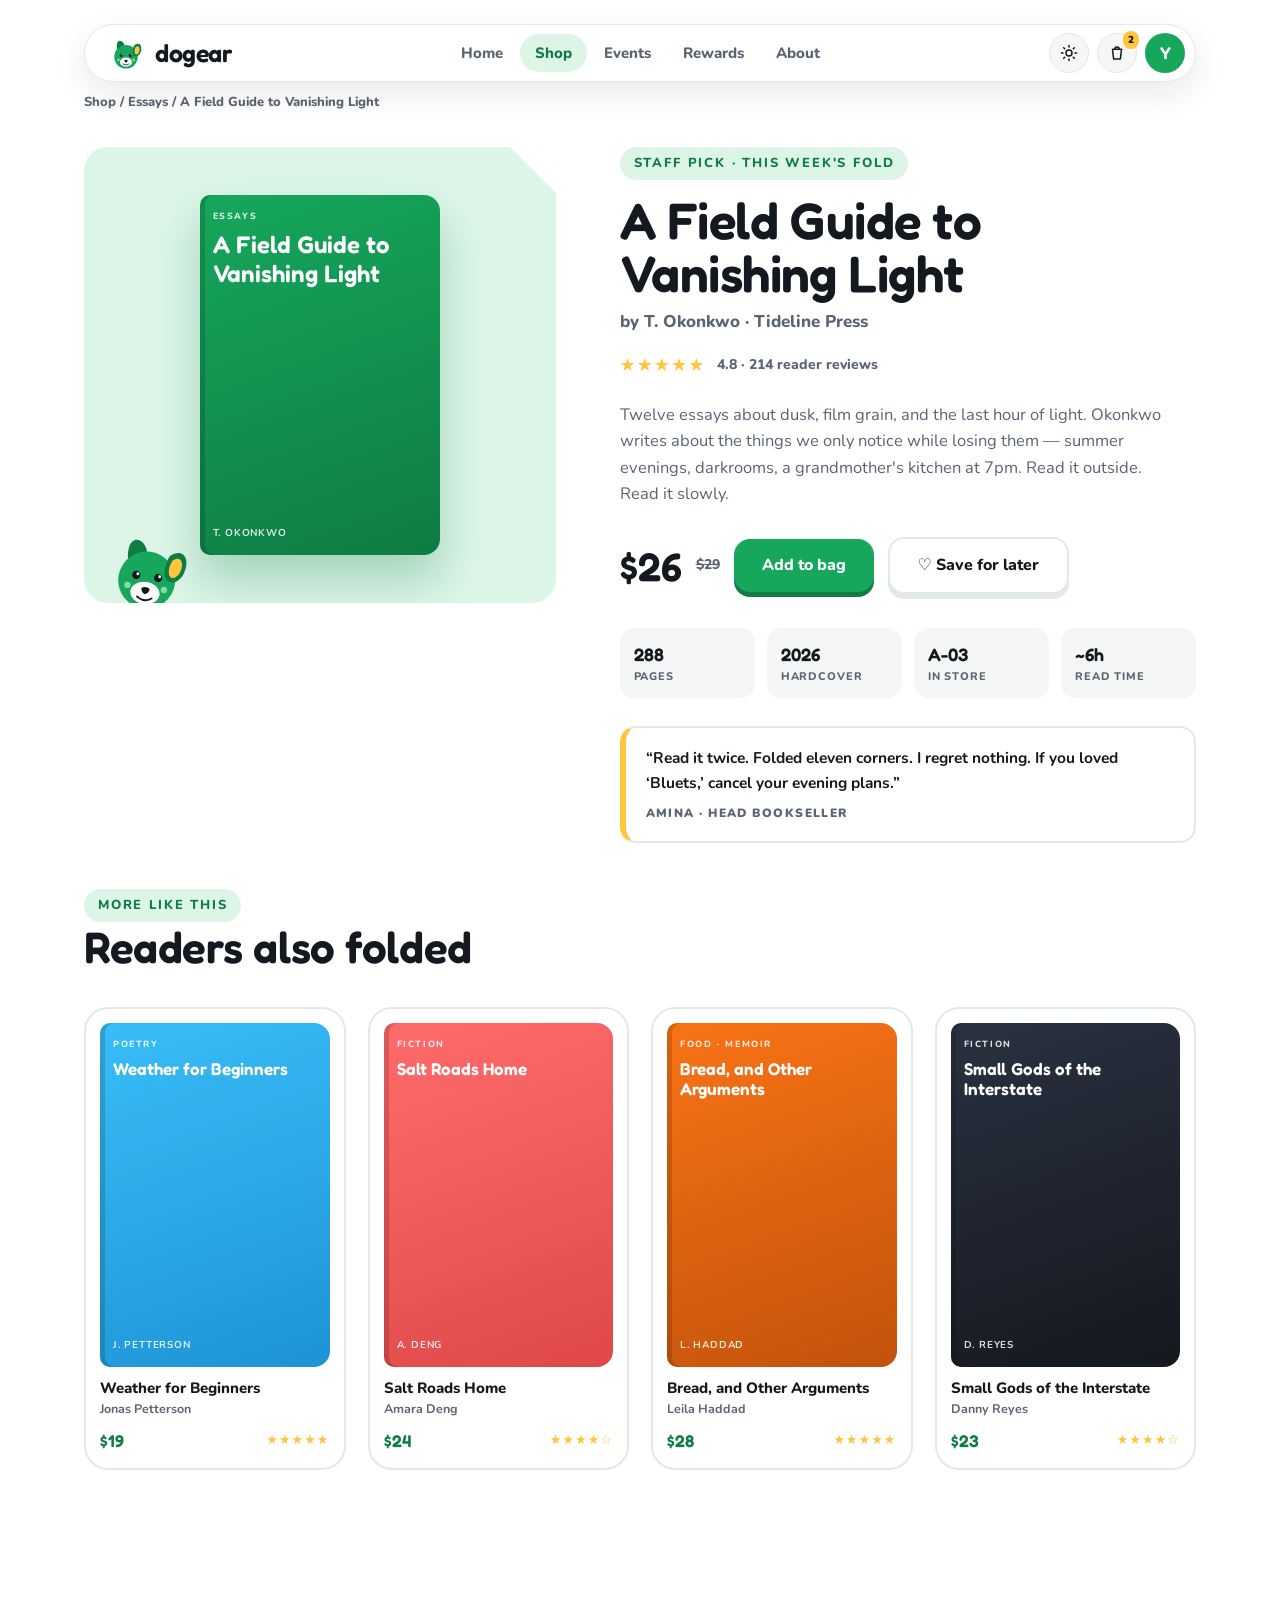
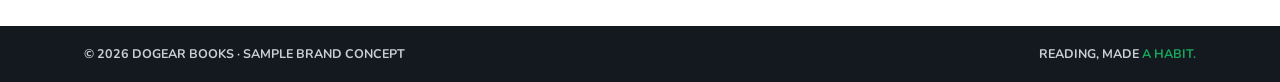
==== website/book.html @ e34969a9 "dogear - complete brand identity package Mascot-driven bookstore brand (Duolingo psychology, Apple m" ====
﻿<!DOCTYPE html>
<html lang="en">
<head>
<meta charset="UTF-8">
<meta name="viewport" content="width=device-width, initial-scale=1.0">
<title>A Field Guide to Vanishing Light — dogear</title>
<link rel="icon" href="../logo/favicon.svg" type="image/svg+xml">
<link rel="preconnect" href="https://fonts.googleapis.com">
<link rel="preconnect" href="https://fonts.gstatic.com" crossorigin>
<link href="https://fonts.googleapis.com/css2?family=Fredoka:wght@400;500;600&family=Nunito:wght@400;700;800;900&display=swap" rel="stylesheet">
<script>try{var m=location.search.match(/theme=(dark|light)/);var t=(m&&m[1])||localStorage.getItem("dogear-theme");if(!t)t=window.matchMedia&&matchMedia("(prefers-color-scheme: dark)").matches?"dark":"light";document.documentElement.setAttribute("data-theme",t)}catch(e){}</script>
<link rel="stylesheet" href="styles.css">
<style>
  .crumbs { padding: 22px 0 0; font-weight: 800; font-size: 13px; color: var(--slate); }
  .crumbs a:hover { color: var(--forest); }
  .detail { padding: 34px 0 20px; display: grid; grid-template-columns: 0.9fr 1.1fr; gap: clamp(28px, 5vw, 64px); align-items: start; }
  .cover-stage { background: var(--sprout); border-radius: var(--r-lg); padding: clamp(28px, 4vw, 48px); display: flex; justify-content: center; position: relative; overflow: hidden; }
  .cover-stage::after { content: ""; position: absolute; top: 0; right: 0; border-style: solid; border-width: 0 46px 46px 0; border-color: var(--sunny) var(--cloud) transparent transparent; }
  .cover-stage .cover { width: min(64%, 260px); box-shadow: inset 5px 0 0 rgba(0,0,0,0.15), 0 24px 44px rgba(14,124,67,0.28); }
  .cover-stage .cover b { font-size: 24px; }
  .cover-stage .mascot-peek { position: absolute; bottom: -14px; left: 18px; width: 92px; transform: rotate(8deg); }
  .info .cat-line { display: flex; gap: 10px; align-items: center; flex-wrap: wrap; margin-bottom: 14px; }
  .info h1 { font-size: clamp(32px, 4vw, 52px); }
  .info .author { font-weight: 800; font-size: 17px; color: var(--slate); margin: 8px 0 16px; }
  .rate-row { display: flex; align-items: center; gap: 12px; margin-bottom: 22px; font-weight: 800; font-size: 14px; color: var(--slate); }
  .rate-row .stars { font-size: 18px; }
  .desc { color: var(--slate); max-width: 56ch; margin-bottom: 26px; }
  .buy { display: flex; gap: 14px; align-items: center; flex-wrap: wrap; margin-bottom: 30px; }
  .buy .price { font-family: var(--display); font-weight: 600; font-size: 40px; color: var(--ink); }
  .buy .was { font-weight: 800; font-size: 14px; color: var(--slate); text-decoration: line-through; }
  .facts { display: grid; grid-template-columns: repeat(4, 1fr); gap: 12px; margin-bottom: 28px; }
  .facts div { background: var(--mist); border-radius: 14px; padding: 12px 14px; font-weight: 800; font-size: 11px; letter-spacing: 0.08em; color: var(--slate); }
  .facts b { display: block; font-family: var(--display); font-weight: 600; font-size: 18px; color: var(--ink); letter-spacing: 0; }
  .staff-note { border: 2px solid var(--border); border-left: 6px solid var(--sunny); border-radius: 16px; padding: 18px 20px; }
  .staff-note p { font-weight: 700; font-size: 15.5px; }
  .staff-note span { display: block; margin-top: 8px; font-weight: 900; font-size: 12px; letter-spacing: 0.12em; color: var(--slate); }
  .also { padding-top: 26px; }
  @media (max-width: 860px) {
    .detail { grid-template-columns: 1fr; }
    .facts { grid-template-columns: repeat(2, 1fr); }
    .cover-stage { max-width: 480px; }
  }
</style>
</head>
<body>

<nav class="nav" aria-label="Main">
  <div class="wrap">
    <div class="pill">
      <a class="brand" href="home.html"><img src="../logo/mascot.svg" alt=""><span class="bw">dogear</span></a>
      <ul class="links">
        <li><a href="home.html">Home</a></li>
        <li><a href="shop.html" aria-current="page">Shop</a></li>
        <li><a href="events.html">Events</a></li>
        <li><a href="rewards.html">Rewards</a></li>
        <li><a href="about.html">About</a></li>
      </ul>
      <div class="acts">
        <button class="icon-btn" id="themeToggle" aria-label="Switch between light and dark theme">
          <svg class="i-sun" viewBox="0 0 24 24" aria-hidden="true"><circle cx="12" cy="12" r="4"/><path d="M12 2v2M12 20v2M4.9 4.9l1.4 1.4M17.7 17.7l1.4 1.4M2 12h2M20 12h2M4.9 19.1l1.4-1.4M17.7 6.3l1.4-1.4"/></svg>
          <svg class="i-moon" viewBox="0 0 24 24" aria-hidden="true"><path d="M21 12.8A9 9 0 1 1 11.2 3a7 7 0 0 0 9.8 9.8z"/></svg>
        </button>
        <a class="icon-btn" href="cart.html" aria-label="Bag, 2 items">
          <svg viewBox="0 0 24 24" aria-hidden="true"><path d="M6 7h12l-1.5 13h-9L6 7z"/><path d="M9 7a3 3 0 0 1 6 0"/></svg>
          <i class="badge">2</i>
        </a>
        <span class="avatar" aria-hidden="true">Y</span>
        <button class="menu-btn" aria-label="Open menu">☰</button>
      </div>
    </div>
  </div>
</nav>

<div class="wrap">
  <p class="crumbs"><a href="shop.html">Shop</a> / <a href="shop.html">Essays</a> / A Field Guide to Vanishing Light</p>

  <div class="detail">
    <div class="cover-stage">
      <div class="cover" style="background:linear-gradient(160deg,#16A75C,#0E7C43)">
        <span class="cat">ESSAYS</span>
        <b>A Field Guide to Vanishing Light</b>
        <small>T. OKONKWO</small>
      </div>
      <img class="mascot-peek" src="../logo/mascot.svg" alt="">
    </div>

    <div class="info">
      <div class="cat-line">
        <span class="kicker">STAFF PICK · THIS WEEK'S FOLD</span>
      </div>
      <h1>A Field Guide to Vanishing Light</h1>
      <p class="author">by T. Okonkwo · Tideline Press</p>
      <div class="rate-row"><span class="stars">★★★★★</span> 4.8 · 214 reader reviews</div>
      <p class="desc">Twelve essays about dusk, film grain, and the last hour of light.
      Okonkwo writes about the things we only notice while losing them — summer
      evenings, darkrooms, a grandmother's kitchen at 7pm. Read it outside. Read it slowly.</p>
      <div class="buy">
        <span class="price">$26</span>
        <span class="was">$29</span>
        <a class="btn" href="cart.html">Add to bag</a>
        <a class="btn ghost" href="#">♡ Save for later</a>
      </div>
      <div class="facts">
        <div><b>288</b>PAGES</div>
        <div><b>2026</b>HARDCOVER</div>
        <div><b>A-03</b>IN STORE</div>
        <div><b>~6h</b>READ TIME</div>
      </div>
      <div class="staff-note">
        <p>“Read it twice. Folded eleven corners. I regret nothing. If you loved
        ‘Bluets,’ cancel your evening plans.”</p>
        <span>AMINA · HEAD BOOKSELLER</span>
      </div>
    </div>
  </div>

  <section class="also">
    <div class="sec-head">
      <div>
        <span class="kicker">MORE LIKE THIS</span>
        <h2>Readers also folded</h2>
      </div>
    </div>
    <div class="book-grid">
      <article class="book">
        <div class="cover" style="background:linear-gradient(160deg,#38BDF8,#1E93D6)"><span class="cat">POETRY</span><b>Weather for Beginners</b><small>J. PETTERSON</small></div>
        <div class="t"><a href="book.html">Weather for Beginners</a></div>
        <div class="a">Jonas Petterson</div>
        <div class="row"><span class="price">$19</span><span class="stars">★★★★★</span></div>
      </article>
      <article class="book">
        <div class="cover" style="background:linear-gradient(160deg,#FF6B6B,#E04848)"><span class="cat">FICTION</span><b>Salt Roads Home</b><small>A. DENG</small></div>
        <div class="t"><a href="book.html">Salt Roads Home</a></div>
        <div class="a">Amara Deng</div>
        <div class="row"><span class="price">$24</span><span class="stars">★★★★☆</span></div>
      </article>
      <article class="book">
        <div class="cover" style="background:linear-gradient(160deg,#F97316,#C2530B)"><span class="cat">FOOD · MEMOIR</span><b>Bread, and Other Arguments</b><small>L. HADDAD</small></div>
        <div class="t"><a href="book.html">Bread, and Other Arguments</a></div>
        <div class="a">Leila Haddad</div>
        <div class="row"><span class="price">$28</span><span class="stars">★★★★★</span></div>
      </article>
      <article class="book">
        <div class="cover" style="background:linear-gradient(160deg,#2A3140,#14181F)"><span class="cat">FICTION</span><b>Small Gods of the Interstate</b><small>D. REYES</small></div>
        <div class="t"><a href="book.html">Small Gods of the Interstate</a></div>
        <div class="a">Danny Reyes</div>
        <div class="row"><span class="price">$23</span><span class="stars">★★★★☆</span></div>
      </article>
    </div>
  </section>
</div>

<footer style="margin-top:60px;">
  <div class="wrap">
    <div class="base" style="border-top:none;">
      <span>© 2026 DOGEAR BOOKS · SAMPLE BRAND CONCEPT</span>
      <span>READING, MADE <b>A HABIT.</b></span>
    </div>
  </div>
</footer>

<script src="theme.js"></script>
</body>
</html>
---- website/styles.css ----
/* ============================================================
   dogear — website design system (Brand Identity v2)
   Leaf green + white, Fredoka/Nunito, chunky press buttons
   ============================================================ */

:root {
  --leaf: #16A75C;
  --forest: #0E7C43;
  --sprout: #DCF5E7;
  --sunny: #FFC53D;
  --ink: #14181F;
  --slate: #5A6472;
  --cloud: #FFFFFF;
  --mist: #F4F7F5;
  --border: #E3E9E5;
  --sky: #38BDF8;
  --coral: #FF6B6B;
  --violet: #8B5CF6;
  --display: "Fredoka", "Trebuchet MS", "Segoe UI", sans-serif;
  --body: "Nunito", "Segoe UI", system-ui, sans-serif;
  --r: 16px;
  --r-lg: 24px;
}

* { margin: 0; padding: 0; box-sizing: border-box; }
@media (prefers-reduced-motion: reduce) {
  *, *::before, *::after { animation: none !important; transition: none !important; }
}
html { scroll-behavior: smooth; }
@media (prefers-reduced-motion: reduce) { html { scroll-behavior: auto; } }

body {
  background: var(--cloud);
  color: var(--ink);
  font-family: var(--body);
  font-size: 16.5px;
  line-height: 1.6;
  -webkit-font-smoothing: antialiased;
  overflow-x: clip;
}
a { color: inherit; text-decoration: none; }
img { max-width: 100%; }
a:focus-visible, button:focus-visible, input:focus-visible, select:focus-visible {
  outline: 3px solid var(--sunny);
  outline-offset: 3px;
  border-radius: 4px;
}
.wrap { max-width: 1160px; margin: 0 auto; padding: 0 24px; }

h1, h2, h3, .display { font-family: var(--display); font-weight: 600; letter-spacing: -0.01em; }
h1 { font-size: clamp(38px, 6vw, 72px); line-height: 1.04; }
h2 { font-size: clamp(28px, 3.6vw, 44px); line-height: 1.12; }
h3 { font-size: 22px; }
.muted { color: var(--slate); }
.kicker {
  display: inline-block; font-family: var(--body); font-weight: 800; font-size: 13px;
  letter-spacing: 0.14em; text-transform: uppercase; color: var(--forest);
  background: var(--sprout); border-radius: 999px; padding: 6px 14px;
}

/* ---------- chunky press buttons (signature) ---------- */
.btn {
  display: inline-block; font-family: var(--body); font-weight: 800; font-size: 16px;
  color: #fff; background: var(--leaf); border: none; cursor: pointer;
  border-radius: var(--r); padding: 14px 28px;
  box-shadow: 0 5px 0 var(--forest);
  transition: transform 0.1s ease, box-shadow 0.1s ease, filter 0.15s ease;
}
.btn:hover { filter: brightness(1.06); }
.btn:active { transform: translateY(5px); box-shadow: 0 0 0 var(--forest); }
.btn.ghost {
  background: var(--cloud); color: var(--ink);
  border: 2px solid var(--border); box-shadow: 0 5px 0 var(--border);
}
.btn.ghost:active { box-shadow: 0 0 0 var(--border); }
.btn.sunny { background: var(--sunny); color: var(--ink); box-shadow: 0 5px 0 #D9A222; }
.btn.sunny:active { box-shadow: 0 0 0 #D9A222; }
.btn.sm { padding: 10px 18px; font-size: 14px; border-radius: 12px; box-shadow: 0 4px 0 var(--forest); }
.btn.sm:active { transform: translateY(4px); box-shadow: 0 0 0 var(--forest); }

/* ---------- floating pill nav ---------- */
.nav { position: sticky; top: 12px; z-index: 50; padding-top: 12px; }
.nav .pill {
  display: flex; align-items: center; gap: 16px;
  background: var(--cloud); border: 1px solid var(--border); border-radius: 999px;
  padding: 8px 10px 8px 22px;
  box-shadow: 0 12px 32px rgba(20, 24, 31, 0.09);
  transition: background 0.25s ease, border-color 0.25s ease;
}
.nav .brand { display: flex; align-items: center; gap: 10px; flex-shrink: 0; }
.nav .brand img { height: 38px; display: block; }
.nav .brand .bw { font-family: var(--display); font-weight: 600; font-size: 25px; letter-spacing: -0.02em; color: var(--ink); line-height: 1; }
.brand-foot { display: flex; align-items: center; gap: 10px; margin-bottom: 14px; }
.brand-foot img { height: 40px; display: block; }
.brand-foot .bw { font-family: var(--display); font-weight: 600; font-size: 26px; letter-spacing: -0.02em; color: #fff; line-height: 1; }
.nav .links { display: flex; gap: 2px; list-style: none; margin: 0 auto; }
.nav .links a {
  font-weight: 800; font-size: 15px; color: var(--slate);
  padding: 9px 15px; border-radius: 999px; transition: background 0.15s, color 0.15s;
}
.nav .links a:hover { background: var(--mist); color: var(--ink); }
.nav .links a[aria-current] { background: var(--sprout); color: var(--forest); }
.nav .acts { display: flex; align-items: center; gap: 8px; flex-shrink: 0; }
.icon-btn {
  position: relative; width: 40px; height: 40px; display: inline-flex; align-items: center; justify-content: center;
  border-radius: 50%; background: var(--mist); border: 1px solid var(--border);
  color: var(--ink); cursor: pointer; transition: background 0.15s, transform 0.15s;
}
.icon-btn:hover { transform: translateY(-2px); }
.icon-btn svg { width: 18px; height: 18px; stroke: currentColor; fill: none; stroke-width: 2; stroke-linecap: round; stroke-linejoin: round; }
.icon-btn .badge {
  position: absolute; top: -3px; right: -3px; background: var(--sunny); color: #14181F;
  font-size: 10px; font-weight: 900; font-style: normal; border-radius: 999px; padding: 1px 5px;
}
.avatar {
  width: 40px; height: 40px; border-radius: 50%; background: var(--leaf); color: #fff;
  display: inline-flex; align-items: center; justify-content: center;
  font-family: var(--display); font-weight: 600; font-size: 17px;
}
.i-moon { display: none; }
[data-theme="dark"] .i-sun { display: none; }
[data-theme="dark"] .i-moon { display: block; }

/* ---------- cards ---------- */
.card {
  background: var(--cloud); border: 2px solid var(--border); border-radius: var(--r-lg);
  padding: 24px; transition: transform 0.16s ease, box-shadow 0.16s ease;
}
.card.lift:hover { transform: translateY(-5px); box-shadow: 0 14px 0 var(--border); }
.folded { position: relative; overflow: hidden; }
.folded::after {
  content: ""; position: absolute; top: 0; right: 0;
  border-style: solid; border-width: 0 34px 34px 0;
  border-color: var(--sunny) var(--cloud) transparent transparent;
}
.on-mist .folded::after { border-right-color: var(--mist); }

/* ---------- book covers (CSS-art) ---------- */
.cover {
  aspect-ratio: 2/3; border-radius: 10px 16px 16px 10px; padding: 14px 13px;
  display: flex; flex-direction: column; color: #fff;
  box-shadow: inset 5px 0 0 rgba(0,0,0,0.15);
}
.cover .cat { font-weight: 800; font-size: 9px; letter-spacing: 0.18em; opacity: 0.85; }
.cover b { font-family: var(--display); font-weight: 600; font-size: 17px; line-height: 1.18; margin-top: 8px; }
.cover small { font-weight: 700; font-size: 10px; margin-top: auto; opacity: 0.85; letter-spacing: 0.08em; }

/* ---------- book grid cards ---------- */
.book-grid { display: grid; grid-template-columns: repeat(4, 1fr); gap: 22px; }
.book { background: var(--cloud); border: 2px solid var(--border); border-radius: var(--r-lg); padding: 14px; transition: transform 0.16s ease, box-shadow 0.16s ease; }
.book:hover { transform: translateY(-5px); box-shadow: 0 12px 0 var(--border); }
.book .t { font-weight: 800; font-size: 15px; line-height: 1.3; margin-top: 12px; }
.book .a { font-weight: 700; font-size: 12.5px; color: var(--slate); }
.book .row { display: flex; justify-content: space-between; align-items: center; margin-top: 8px; }
.book .price { font-family: var(--display); font-weight: 600; font-size: 17px; color: var(--forest); }
.stars { color: var(--sunny); font-size: 13px; letter-spacing: 1px; }

/* ---------- genre chips ---------- */
.chip {
  display: inline-flex; align-items: center; gap: 8px; font-weight: 800; font-size: 14px;
  border-radius: 999px; padding: 9px 18px; background: var(--mist); color: var(--ink);
  border: 2px solid transparent; cursor: pointer; transition: border-color 0.15s;
}
.chip:hover { border-color: var(--border); }
.chip.on { background: var(--sprout); color: var(--forest); border-color: var(--leaf); }
.chip .dot { width: 10px; height: 10px; border-radius: 50%; }

/* ---------- streak bits ---------- */
.streak-pill {
  display: inline-flex; align-items: center; gap: 10px; background: var(--ink); color: #fff;
  border-radius: 999px; padding: 10px 20px; font-weight: 800; font-size: 15px;
}
.streak-pill .n { font-family: var(--display); font-size: 20px; color: var(--sunny); }

/* ---------- sections ---------- */
section { padding: clamp(56px, 8vw, 96px) 0; }
.sec-head { display: flex; align-items: end; justify-content: space-between; gap: 20px; margin-bottom: 36px; flex-wrap: wrap; }
.sec-head p { max-width: 52ch; }
.mist-band { background: var(--mist); }

/* ---------- footer ---------- */
footer { background: var(--ink); color: #C9CFD8; margin-top: 40px; }
footer .cols { display: grid; grid-template-columns: 1.3fr 1fr 1fr 1.4fr; gap: 40px; padding: 64px 0 32px; }
footer .brandline img { height: 44px; margin-bottom: 14px; }
footer .brandline p { font-size: 14px; max-width: 30ch; }
footer h5 { font-family: var(--body); font-weight: 800; font-size: 12px; letter-spacing: 0.16em; color: var(--sunny); margin-bottom: 14px; }
footer ul { list-style: none; }
footer ul li { margin-bottom: 9px; }
footer ul a { font-weight: 700; font-size: 14.5px; }
footer ul a:hover { color: #fff; text-decoration: underline; text-decoration-color: var(--leaf); }
footer form { display: flex; gap: 8px; }
footer input {
  flex: 1; background: #1F2530; border: 2px solid #2A3140; border-radius: 12px;
  padding: 11px 14px; color: #fff; font-family: var(--body); font-weight: 700; font-size: 14px;
}
footer input::placeholder { color: #6B7484; }
footer .base { border-top: 1px solid #2A3140; padding: 18px 0; display: flex; justify-content: space-between; gap: 12px; flex-wrap: wrap; font-size: 12.5px; font-weight: 700; }
footer .base b { color: var(--leaf); }

/* ---------- responsive ---------- */
.menu-btn { display: none; }
@media (max-width: 980px) {
  .book-grid { grid-template-columns: repeat(3, 1fr); }
  footer .cols { grid-template-columns: 1fr 1fr; }
}
@media (max-width: 760px) {
  .nav .links { display: none; }
  .nav .avatar { display: none; }
  .menu-btn {
    display: inline-flex; align-items: center; justify-content: center; margin-left: auto;
    width: 40px; height: 40px; background: var(--mist); border: 1px solid var(--border);
    border-radius: 50%; font-family: var(--body); font-weight: 800; font-size: 15px;
    color: var(--ink); cursor: pointer;
  }
  .nav .pill { gap: 10px; padding-left: 16px; }
  .book-grid { grid-template-columns: repeat(2, 1fr); gap: 14px; }
}
@media (max-width: 440px) {
  .wrap { padding: 0 16px; }
  .book-grid { grid-template-columns: repeat(2, 1fr); gap: 12px; }
  footer .cols { grid-template-columns: 1fr; gap: 28px; }
  .btn { width: 100%; text-align: center; }
  .btn + .btn { margin-top: 10px; }
}

/* ---------- sauce: marquee band ---------- */
.marquee {
  background: var(--leaf); color: #fff; overflow: hidden;
  transform: rotate(-1deg) scale(1.02); padding: 13px 0; margin: 10px 0;
}
.mq-track { display: flex; white-space: nowrap; width: max-content; animation: mq 26s linear infinite; }
.mq-track span {
  font-family: var(--display); font-weight: 500; font-size: 19px; letter-spacing: 0.04em;
  padding-right: 24px;
}
.mq-track span b { color: var(--sunny); font-weight: 500; }
@keyframes mq { to { transform: translateX(-50%); } }

/* ---------- sauce: hero confetti folds ---------- */
.confetti { position: absolute; width: 20px; height: 20px; background: var(--sunny); border-radius: 5px; opacity: 0.9; }
.confetti.c1 { top: 6%; right: 26%; transform: rotate(24deg); }
.confetti.c2 { bottom: 10%; left: 6%; transform: rotate(-16deg); width: 14px; height: 14px; background: var(--coral); }
.confetti.c3 { top: 30%; left: -2%; transform: rotate(40deg); width: 16px; height: 16px; background: var(--violet); }
.ring { position: absolute; border: 3px dashed var(--sprout); border-radius: 50%; width: 90px; height: 90px; top: 2%; left: 20%; }

/* ---------- dark theme ---------- */
[data-theme="dark"] {
  color-scheme: dark;
  --ink: #ECF0F6;
  --cloud: #161C28;
  --mist: #0E131C;
  --border: #2A3347;
  --sprout: #16382A;
  --slate: #9AA4B6;
}
html[data-theme="dark"] body { background: var(--cloud); }
html[data-theme="dark"] .nav .pill { background: rgba(22, 28, 40, 0.94); box-shadow: 0 12px 32px rgba(0, 0, 0, 0.45); }
html[data-theme="dark"] .kicker { color: #43D98A; }
html[data-theme="dark"] .nav .links a[aria-current] { color: #43D98A; }
html[data-theme="dark"] .chip.on { color: #43D98A; border-color: #43D98A; }
html[data-theme="dark"] .book .price { color: #43D98A; }
html[data-theme="dark"] .sec-head .all,
html[data-theme="dark"] .h-row span { color: #43D98A; }
html[data-theme="dark"] .btn.ghost { background: #1C2432; border-color: #2A3347; box-shadow: 0 5px 0 #0A0E15; }
html[data-theme="dark"] .btn.ghost:active { box-shadow: 0 0 0 #0A0E15; }
html[data-theme="dark"] .card.lift:hover, html[data-theme="dark"] .book:hover { box-shadow: 0 12px 0 #0A0E15; }
/* panels that must stay dark when --ink flips to light */
html[data-theme="dark"] footer,
html[data-theme="dark"] .streak-pill,
html[data-theme="dark"] .streak-band,
html[data-theme="dark"] .app-band .phone-mini,
html[data-theme="dark"] .host-band,
html[data-theme="dark"] .streak-demo,
html[data-theme="dark"] .visit { background: #0B0F17; }
html[data-theme="dark"] .quote-band blockquote { color: #43D98A; }
html[data-theme="dark"] .marquee { background: var(--forest); }
body, .card, .book, .chip, .icon-btn { transition: background-color 0.25s ease, color 0.25s ease, border-color 0.25s ease; }
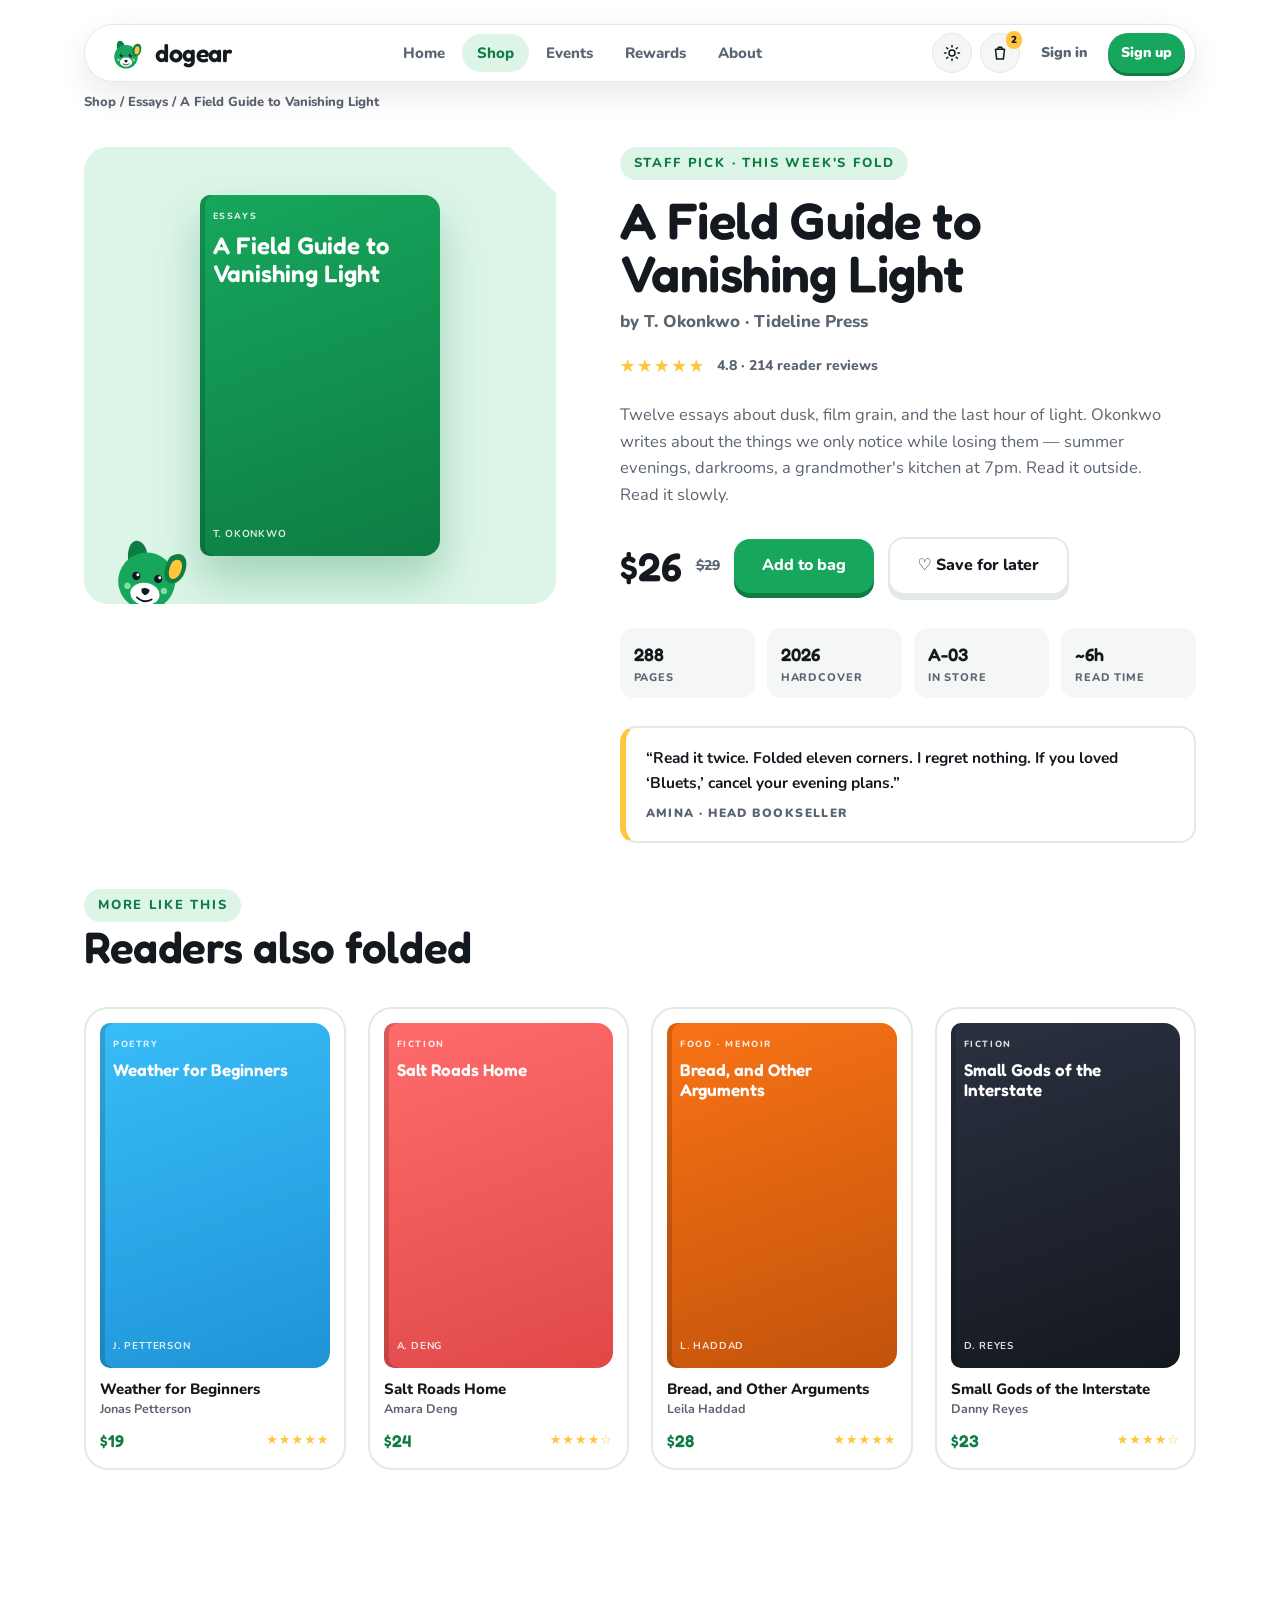
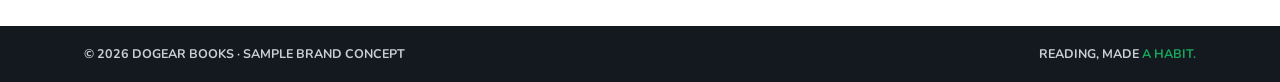
==== commit debe1c4b: "Improve responsive navigation and add account flows" ====
--- a/website/book.html
+++ b/website/book.html
@@ -64,7 +64,7 @@
           <svg viewBox="0 0 24 24" aria-hidden="true"><path d="M6 7h12l-1.5 13h-9L6 7z"/><path d="M9 7a3 3 0 0 1 6 0"/></svg>
           <i class="badge">2</i>
         </a>
-        <span class="avatar" aria-hidden="true">Y</span>
+        <div class="auth-actions"><a class="auth-link" href="signin.html">Sign in</a><a class="auth-link primary" href="signup.html">Sign up</a></div>
         <button class="menu-btn" aria-label="Open menu">☰</button>
       </div>
     </div>
--- a/website/styles.css
+++ b/website/styles.css
@@ -38,6 +38,7 @@
   -webkit-font-smoothing: antialiased;
   overflow-x: clip;
 }
+body.menu-open { overflow: hidden; }
 a { color: inherit; text-decoration: none; }
 img { max-width: 100%; }
 a:focus-visible, button:focus-visible, input:focus-visible, select:focus-visible {
@@ -117,6 +118,11 @@
   display: inline-flex; align-items: center; justify-content: center;
   font-family: var(--display); font-weight: 600; font-size: 17px;
 }
+.auth-actions { display: flex; align-items: center; gap: 8px; }
+.auth-link { font-weight: 900; font-size: 14px; padding: 9px 13px; border-radius: 999px; white-space: nowrap; color: var(--slate); }
+.auth-link:hover { color: var(--ink); background: var(--mist); }
+.auth-link.primary { color: #fff; background: var(--leaf); box-shadow: 0 3px 0 var(--forest); }
+.auth-link.primary:active { transform: translateY(3px); box-shadow: none; }
 .i-moon { display: none; }
 [data-theme="dark"] .i-sun { display: none; }
 [data-theme="dark"] .i-moon { display: block; }
@@ -199,13 +205,19 @@
 
 /* ---------- responsive ---------- */
 .menu-btn { display: none; }
+.mobile-menu { display: none; }
+.toast-region { position: fixed; right: 20px; bottom: 20px; z-index: 100; display: grid; gap: 10px; pointer-events: none; }
+.toast { max-width: min(360px, calc(100vw - 32px)); background: var(--ink); color: var(--cloud); border-radius: 16px; padding: 14px 18px; font-weight: 800; box-shadow: 0 14px 32px rgba(20,24,31,.2); animation: toast-in .25s ease both; }
+@keyframes toast-in { from { opacity: 0; transform: translateY(12px); } to { opacity: 1; transform: none; } }
 @media (max-width: 980px) {
   .book-grid { grid-template-columns: repeat(3, 1fr); }
   footer .cols { grid-template-columns: 1fr 1fr; }
 }
-@media (max-width: 760px) {
+@media (max-width: 900px) {
+  .nav { top: 8px; padding-top: 8px; }
   .nav .links { display: none; }
   .nav .avatar { display: none; }
+  .nav .auth-actions { display: none; }
   .menu-btn {
     display: inline-flex; align-items: center; justify-content: center; margin-left: auto;
     width: 40px; height: 40px; background: var(--mist); border: 1px solid var(--border);
@@ -213,6 +225,32 @@
     color: var(--ink); cursor: pointer;
   }
   .nav .pill { gap: 10px; padding-left: 16px; }
+  .nav .brand img { height: 34px; }
+  .nav .brand .bw { font-size: 23px; }
+  .nav .acts { margin-left: auto; gap: 6px; }
+  .mobile-menu {
+    position: fixed; inset: 0; z-index: 60; display: grid; place-items: start center;
+    padding: 82px 16px 16px; background: rgba(11,15,23,.35); opacity: 0; visibility: hidden;
+    transition: opacity .2s ease, visibility .2s ease;
+  }
+  .mobile-menu.is-open { opacity: 1; visibility: visible; }
+  .mobile-menu__panel {
+    width: min(100%, 500px); background: var(--cloud); border: 2px solid var(--border); border-radius: 24px;
+    padding: 16px; box-shadow: 0 24px 50px rgba(20,24,31,.2); transform: translateY(-12px); transition: transform .2s ease;
+  }
+  .mobile-menu.is-open .mobile-menu__panel { transform: none; }
+  .mobile-menu__top { display: flex; justify-content: space-between; align-items: center; padding: 2px 2px 12px; border-bottom: 1px solid var(--border); }
+  .mobile-menu__top b { font-family: var(--display); font-size: 22px; }
+  .mobile-menu__close { width: 40px; height: 40px; border: 1px solid var(--border); border-radius: 50%; background: var(--mist); color: var(--ink); font-size: 22px; cursor: pointer; }
+  .mobile-menu ul { list-style: none; padding: 12px 0 4px; display: grid; gap: 4px; }
+  .mobile-menu a { display: block; padding: 13px 14px; border-radius: 14px; font-weight: 900; color: var(--slate); }
+  .mobile-menu a[aria-current], .mobile-menu a:hover { background: var(--sprout); color: var(--forest); }
+  .mobile-menu__account { display: grid; grid-template-columns: 1fr 1fr; gap: 10px; border-top: 1px solid var(--border); padding-top: 14px; }
+  .mobile-menu__account .auth-actions { display: grid; grid-template-columns: 1fr 1fr; grid-column: 1 / -1; gap: 10px; }
+  .mobile-menu__account .auth-link { text-align: center; border: 2px solid var(--border); }
+  .mobile-menu__account .auth-link.primary { border-color: var(--leaf); }
+}
+@media (max-width: 760px) {
   .book-grid { grid-template-columns: repeat(2, 1fr); gap: 14px; }
 }
 @media (max-width: 440px) {
@@ -221,6 +259,9 @@
   footer .cols { grid-template-columns: 1fr; gap: 28px; }
   .btn { width: 100%; text-align: center; }
   .btn + .btn { margin-top: 10px; }
+  .nav .brand .bw { font-size: 21px; }
+  .nav .brand img { height: 31px; }
+  .icon-btn, .menu-btn { width: 38px; height: 38px; }
 }
 
 /* ---------- sauce: marquee band ---------- */
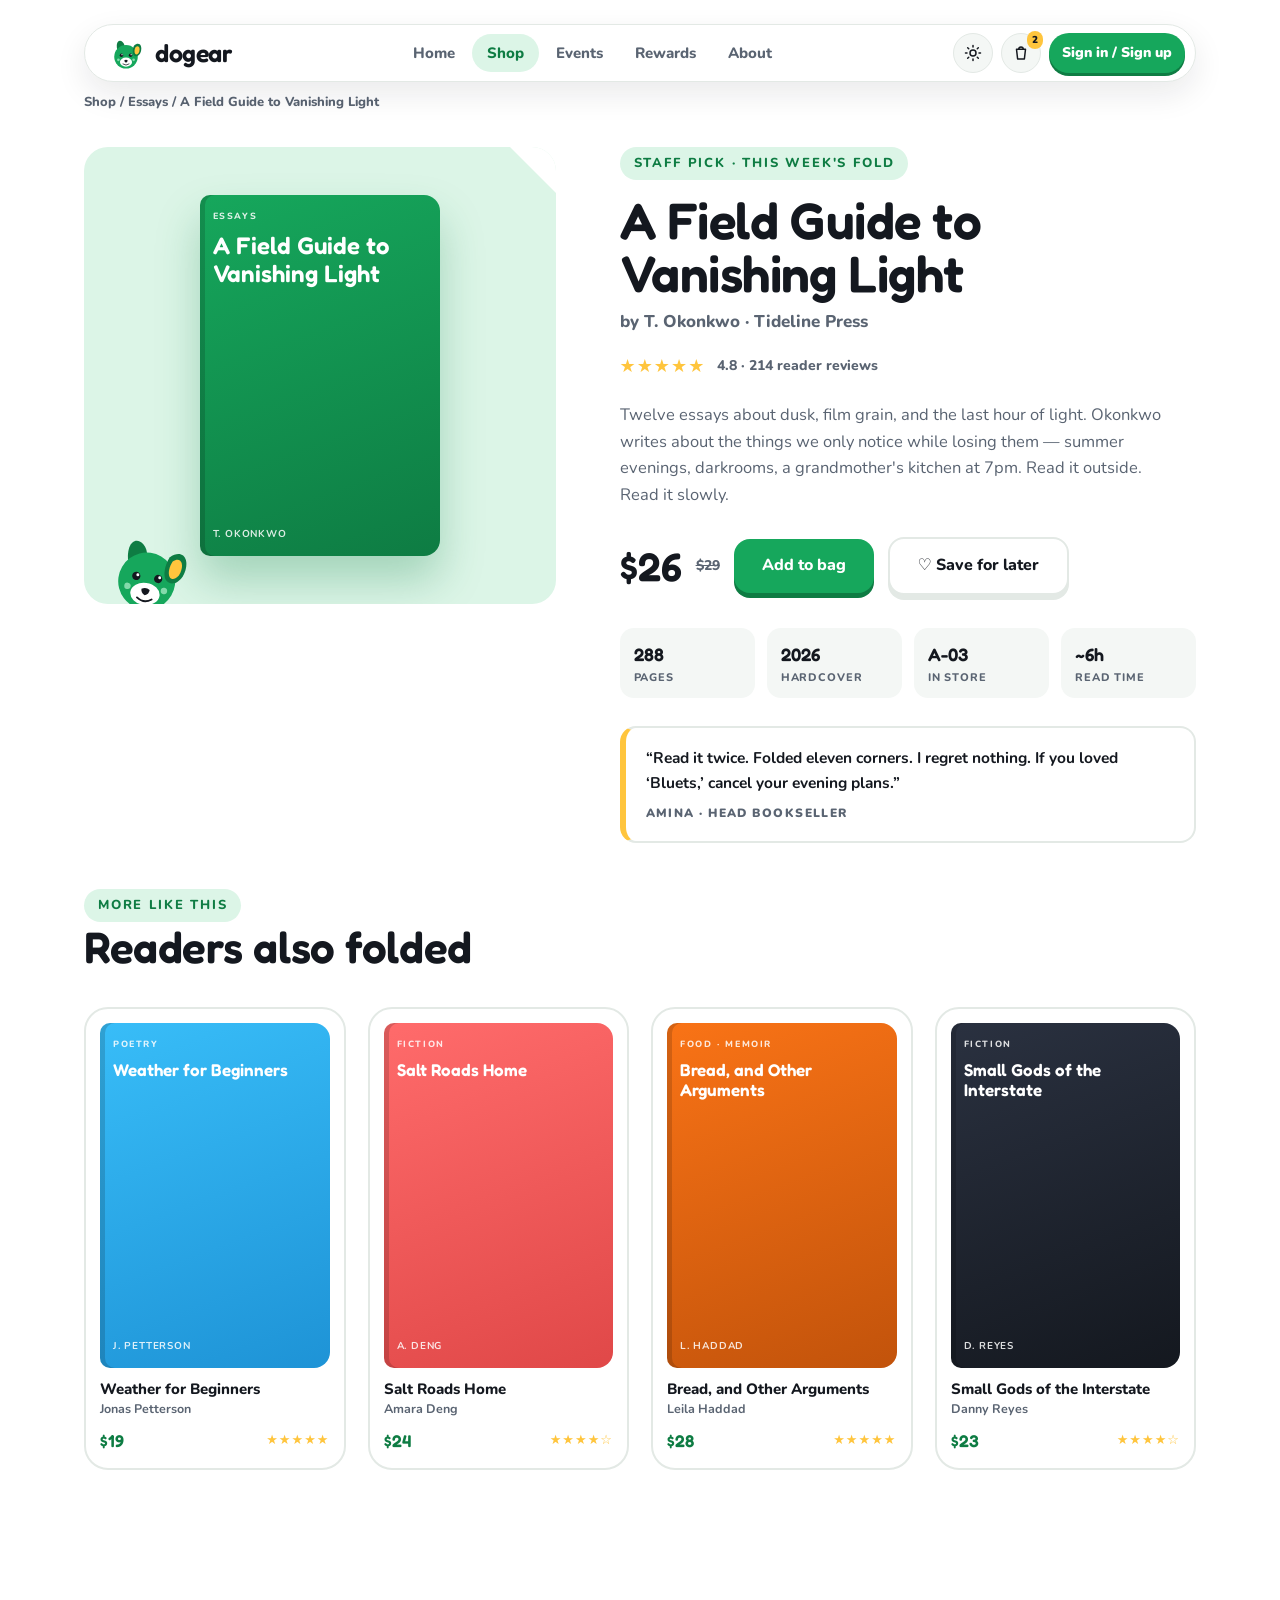
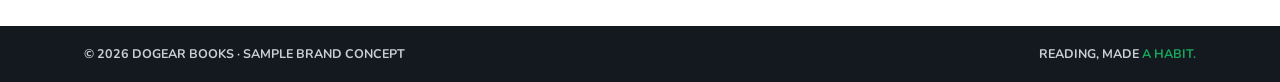
==== commit 0b8fcd1a: "Unify account navigation and refresh README" ====
--- a/website/book.html
+++ b/website/book.html
@@ -64,7 +64,7 @@
           <svg viewBox="0 0 24 24" aria-hidden="true"><path d="M6 7h12l-1.5 13h-9L6 7z"/><path d="M9 7a3 3 0 0 1 6 0"/></svg>
           <i class="badge">2</i>
         </a>
-        <div class="auth-actions"><a class="auth-link" href="signin.html">Sign in</a><a class="auth-link primary" href="signup.html">Sign up</a></div>
+        <div class="auth-actions"><a class="auth-link primary" href="signin.html">Sign in / Sign up</a></div>
         <button class="menu-btn" aria-label="Open menu">☰</button>
       </div>
     </div>
--- a/website/styles.css
+++ b/website/styles.css
@@ -246,7 +246,7 @@
   .mobile-menu a { display: block; padding: 13px 14px; border-radius: 14px; font-weight: 900; color: var(--slate); }
   .mobile-menu a[aria-current], .mobile-menu a:hover { background: var(--sprout); color: var(--forest); }
   .mobile-menu__account { display: grid; grid-template-columns: 1fr 1fr; gap: 10px; border-top: 1px solid var(--border); padding-top: 14px; }
-  .mobile-menu__account .auth-actions { display: grid; grid-template-columns: 1fr 1fr; grid-column: 1 / -1; gap: 10px; }
+  .mobile-menu__account .auth-actions { display: block; grid-column: 1 / -1; }
   .mobile-menu__account .auth-link { text-align: center; border: 2px solid var(--border); }
   .mobile-menu__account .auth-link.primary { border-color: var(--leaf); }
 }
